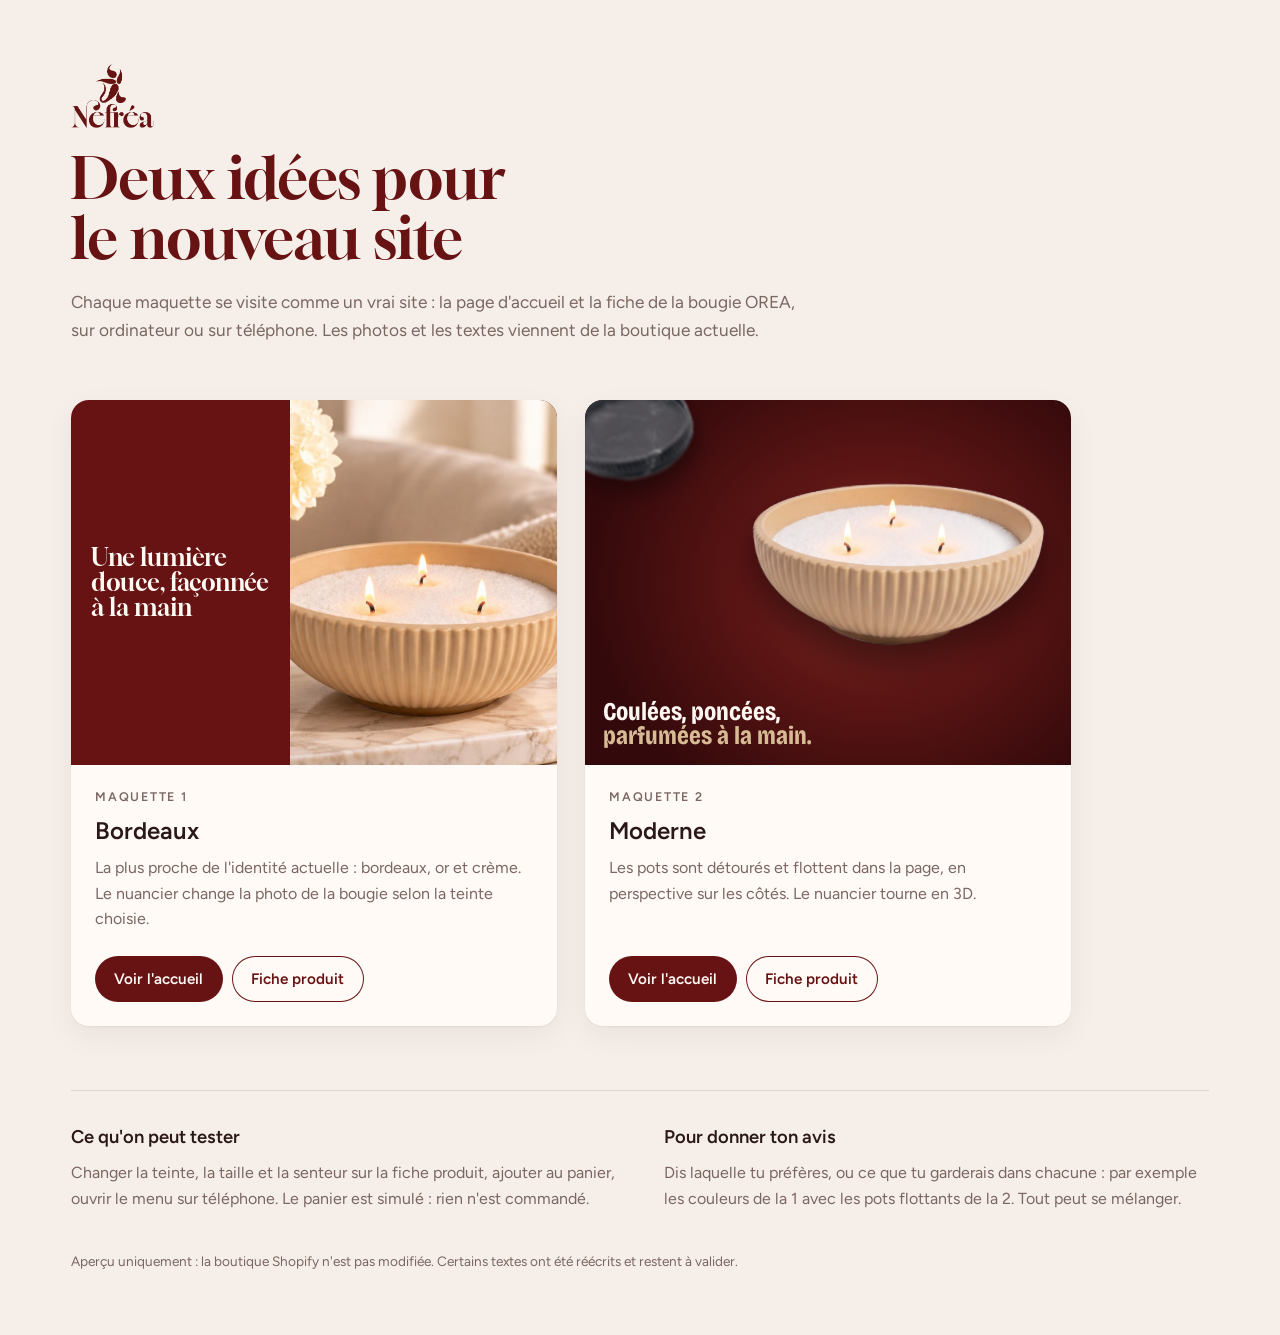
==== index.html @ 3d0102a6 "Maquettes Néfréa : page d'entrée, maquettes Bordeaux et Moderne Deux propositions de refonte du site" ====
<!doctype html>
<html lang="fr">
<head>
  <meta charset="utf-8">
  <meta name="viewport" content="width=device-width, initial-scale=1">
  <title>Maquettes Néfréa</title>
  <link rel="preconnect" href="https://fonts.googleapis.com">
  <link rel="preconnect" href="https://fonts.gstatic.com" crossorigin>
  <link href="https://fonts.googleapis.com/css2?family=Bodoni+Moda:ital,opsz,wght@1,6..96,400&family=Bricolage+Grotesque:opsz,wdth,wght@12..96,75..100,700&family=Figtree:wght@400;500;600&family=Gloock&display=swap" rel="stylesheet">
  <style>
    /* Page d'entrée : trois cartes, une par maquette. Thème clair unique (aux couleurs de la marque). */
    :root {
      --fond: #f6efe9;
      --carte: #fffaf6;
      --encre: #2a1717;
      --gris: #7a6662;
      --vin: #681313;
      --or: #d7bb94;
      --trait: rgba(42, 23, 23, 0.12);
      --f-texte: "Figtree", "Segoe UI", system-ui, sans-serif;
    }
    * { box-sizing: border-box; }
    body {
      margin: 0;
      background: var(--fond);
      color: var(--encre);
      font-family: var(--f-texte);
      font-size: 1rem;
      line-height: 1.6;
      -webkit-font-smoothing: antialiased;
    }
    img { display: block; max-width: 100%; }
    a { color: inherit; }
    :focus-visible { outline: 2px solid var(--vin); outline-offset: 3px; border-radius: 4px; }

    .page {
      max-width: 1240px;
      margin-inline: auto;
      padding: clamp(2rem, 5vw, 4rem) max(16px, 4vw) 3rem;
    }

    .tete { display: grid; gap: 1.25rem; max-width: 46rem; margin-bottom: clamp(2rem, 5vw, 3.5rem); }
    .tete img { height: 64px; width: auto; }
    .tete h1 {
      margin: 0;
      font-family: "Gloock", Georgia, serif;
      font-weight: 400;
      font-size: clamp(2.2rem, 5vw, 3.6rem);
      line-height: 1.05;
      color: var(--vin);
      text-wrap: balance;
    }
    .tete p { margin: 0; color: var(--gris); font-size: 1.08rem; }

    .cartes {
      display: grid;
      grid-template-columns: repeat(2, minmax(0, 1fr));
      max-width: 1000px;
      gap: clamp(1rem, 2.5vw, 1.75rem);
      margin: 0;
      padding: 0;
      list-style: none;
    }
    .carte {
      display: flex;
      flex-direction: column;
      border-radius: 18px;
      background: var(--carte);
      box-shadow: 0 1px 2px rgba(42, 23, 23, 0.05), 0 10px 30px rgba(42, 23, 23, 0.06);
      overflow: hidden;
    }
    .carte__corps { display: flex; flex-direction: column; gap: 0.6rem; flex: 1; padding: 1.4rem 1.5rem 1.5rem; }
    .carte__num { font-size: 0.78rem; font-weight: 600; letter-spacing: 0.14em; text-transform: uppercase; color: var(--gris); }
    .carte h2 { margin: 0; font-size: 1.5rem; font-weight: 600; line-height: 1.2; }
    .carte p { margin: 0; color: var(--gris); }
    .carte__liens { display: flex; flex-wrap: wrap; gap: 0.6rem; margin-top: auto; padding-top: 0.9rem; }
    .bouton {
      display: inline-flex;
      align-items: center;
      min-height: 46px;
      padding: 0 1.2rem;
      border-radius: 999px;
      background: var(--vin);
      color: #fffaf6;
      font-weight: 600;
      font-size: 0.95rem;
      text-decoration: none;
    }
    .bouton:hover { background: #8a2b2b; }
    .bouton--clair { background: transparent; color: var(--vin); box-shadow: inset 0 0 0 1px currentColor; }
    .bouton--clair:hover { background: rgba(104, 19, 19, 0.06); }

    /* Aperçus : une petite composition dans le style de chaque maquette */
    .apercu { position: relative; aspect-ratio: 4 / 3; overflow: hidden; display: block; text-decoration: none; }
    .apercu img { width: 100%; height: 100%; object-fit: cover; }

    .apercu--bordeaux { display: grid; grid-template-columns: 45% 55%; background: #681313; }
    .apercu--bordeaux span {
      align-self: center;
      padding: 0 1rem 0 1.25rem;
      font-family: "Gloock", Georgia, serif;
      font-size: clamp(1.15rem, 2vw, 1.5rem);
      line-height: 1.05;
      color: #fffaf4;
    }

    .apercu--galerie { display: grid; grid-template-rows: auto 1fr; background: #ece8e2; }
    .apercu--galerie span {
      padding: 1.1rem 1.25rem 0.8rem;
      font-family: "Bodoni Moda", Didot, Georgia, serif;
      font-style: italic;
      font-size: clamp(1.4rem, 2.4vw, 1.9rem);
      line-height: 1;
      color: #1f1b1b;
      text-wrap: balance;
    }

    .apercu--moderne { background: radial-gradient(60% 70% at 60% 50%, #96362a, #5c1514 45%, #33090b); }
    .apercu--moderne .objet {
      position: absolute;
      width: 62%;
      height: auto;
      right: 6%;
      top: 22%;
      filter: drop-shadow(0 20px 18px rgba(15, 2, 3, 0.55));
      transform: perspective(600px) rotateY(-10deg) rotateX(6deg);
    }
    .apercu--moderne .objet--loin {
      width: 36%;
      right: auto;
      left: -8%;
      top: -6%;
      filter: blur(1.5px) drop-shadow(0 14px 12px rgba(15, 2, 3, 0.5));
      transform: perspective(600px) rotateY(38deg) rotateX(20deg) rotate(-12deg);
    }
    .apercu--moderne span {
      position: absolute;
      left: 1.1rem;
      bottom: 1rem;
      font-family: "Bricolage Grotesque", "Arial Narrow", sans-serif;
      font-weight: 700;
      font-stretch: 80%;
      font-size: clamp(1.2rem, 2.2vw, 1.6rem);
      line-height: 0.95;
      color: #fff7f2;
    }
    .apercu--moderne span em { font-style: normal; color: var(--or); }

    .avis {
      display: grid;
      grid-template-columns: minmax(0, 1fr) minmax(0, 1fr);
      gap: 1.5rem 3rem;
      margin-top: clamp(2.5rem, 6vw, 4rem);
      padding-top: 2rem;
      border-top: 1px solid var(--trait);
    }
    .avis h2 { margin: 0 0 0.5rem; font-size: 1.15rem; font-weight: 600; }
    .avis p { margin: 0; color: var(--gris); }

    .note { margin-top: 2.5rem; font-size: 0.85rem; color: var(--gris); }

    @media (max-width: 900px) {
      .cartes { grid-template-columns: 1fr; max-width: 560px; }
      .avis { grid-template-columns: 1fr; }
    }
  </style>
</head>
<body>
  <main class="page">
    <header class="tete">
      <img src="img/logo-vin.png" alt="Néfréa" width="606" height="471">
      <h1>Deux idées pour le nouveau site</h1>
      <p>Chaque maquette se visite comme un vrai site : la page d'accueil et la fiche de la bougie OREA, sur ordinateur ou sur téléphone. Les photos et les textes viennent de la boutique actuelle.</p>
    </header>

    <ul class="cartes">
      <li class="carte">
        <a class="apercu apercu--bordeaux" href="bordeaux/index.html" aria-label="Ouvrir la maquette Bordeaux">
          <span>Une lumière douce, façonnée à la main</span>
          <img src="img/ambiance-6.jpg" alt="" width="1600" height="893">
        </a>
        <div class="carte__corps">
          <span class="carte__num">Maquette 1</span>
          <h2>Bordeaux</h2>
          <p>La plus proche de l'identité actuelle : bordeaux, or et crème. Le nuancier change la photo de la bougie selon la teinte choisie.</p>
          <div class="carte__liens">
            <a class="bouton" href="bordeaux/index.html">Voir l'accueil</a>
            <a class="bouton bouton--clair" href="bordeaux/produit-orea.html">Fiche produit</a>
          </div>
        </div>
      </li>
      <li class="carte">
        <a class="apercu apercu--moderne" href="moderne/index.html" aria-label="Ouvrir la maquette Moderne">
          <img class="objet objet--loin" src="img/detoure/nova-marbre.webp" alt="" width="1100" height="642">
          <img class="objet" src="img/detoure/orea-beige.webp" alt="" width="1100" height="608">
          <span>Coulées, poncées,<br><em>parfumées à la main.</em></span>
        </a>
        <div class="carte__corps">
          <span class="carte__num">Maquette 2</span>
          <h2>Moderne</h2>
          <p>Les pots sont détourés et flottent dans la page, en perspective sur les côtés. Le nuancier tourne en 3D.</p>
          <div class="carte__liens">
            <a class="bouton" href="moderne/index.html">Voir l'accueil</a>
            <a class="bouton bouton--clair" href="moderne/produit-orea.html">Fiche produit</a>
          </div>
        </div>
      </li>
    </ul>

    <section class="avis" aria-label="Comment donner son avis">
      <div>
        <h2>Ce qu'on peut tester</h2>
        <p>Changer la teinte, la taille et la senteur sur la fiche produit, ajouter au panier, ouvrir le menu sur téléphone. Le panier est simulé : rien n'est commandé.</p>
      </div>
      <div>
        <h2>Pour donner ton avis</h2>
        <p>Dis laquelle tu préfères, ou ce que tu garderais dans chacune : par exemple les couleurs de la 1 avec les pots flottants de la 2. Tout peut se mélanger.</p>
      </div>
    </section>

    <p class="note">Aperçu uniquement : la boutique Shopify n'est pas modifiée. Certains textes ont été réécrits et restent à valider.</p>
  </main>
</body>
</html>
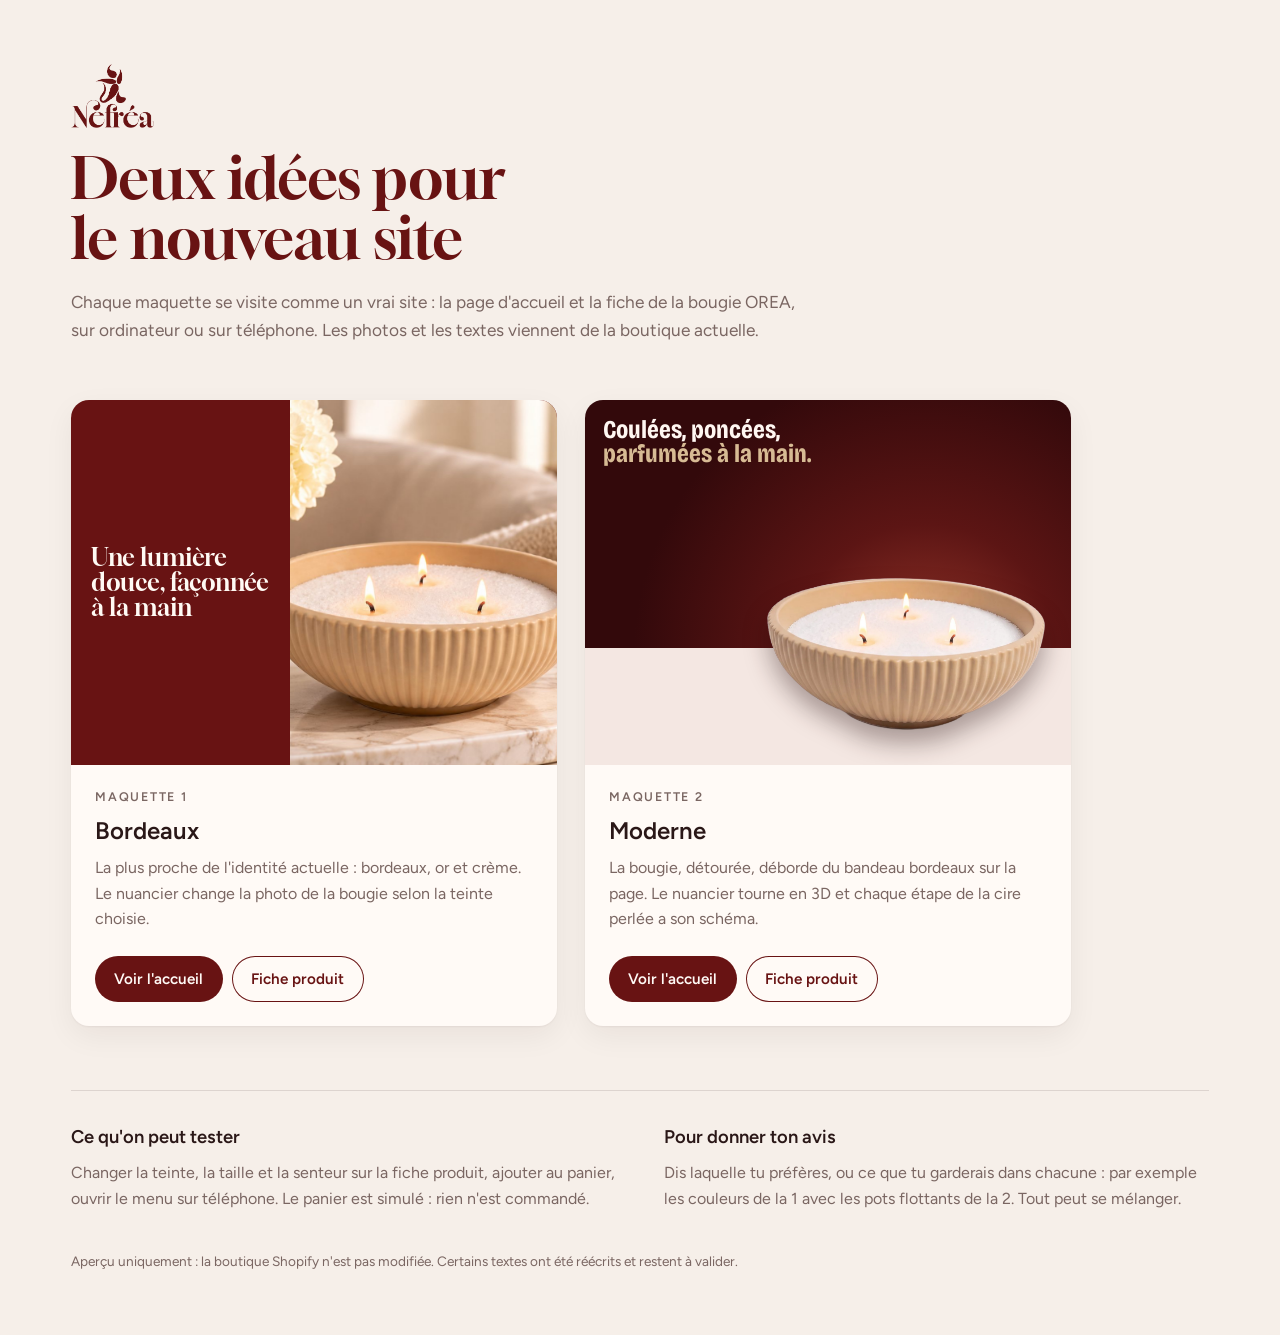
==== commit 8a77eee3: "Maquette Moderne : la bougie déborde du bandeau bordeaux L'ouverture n'a plus de pots qui flottent :" ====
--- a/index.html
+++ b/index.html
@@ -115,28 +115,24 @@
       text-wrap: balance;
     }
 
-    .apercu--moderne { background: radial-gradient(60% 70% at 60% 50%, #96362a, #5c1514 45%, #33090b); }
+    /* bandeau bordeaux en haut, partie rose en bas : le pot déborde de l'un sur l'autre */
+    .apercu--moderne {
+      background:
+        linear-gradient(180deg, transparent 0 68%, #f4e7e2 68%),
+        radial-gradient(60% 80% at 70% 70%, #96362a, #5c1514 45%, #33090b);
+    }
     .apercu--moderne .objet {
       position: absolute;
-      width: 62%;
+      width: 58%;
       height: auto;
-      right: 6%;
-      top: 22%;
-      filter: drop-shadow(0 20px 18px rgba(15, 2, 3, 0.55));
-      transform: perspective(600px) rotateY(-10deg) rotateX(6deg);
-    }
-    .apercu--moderne .objet--loin {
-      width: 36%;
-      right: auto;
-      left: -8%;
-      top: -6%;
-      filter: blur(1.5px) drop-shadow(0 14px 12px rgba(15, 2, 3, 0.5));
-      transform: perspective(600px) rotateY(38deg) rotateX(20deg) rotate(-12deg);
+      right: 5%;
+      bottom: 9%;
+      filter: drop-shadow(0 14px 12px rgba(30, 6, 6, 0.35));
     }
     .apercu--moderne span {
       position: absolute;
       left: 1.1rem;
-      bottom: 1rem;
+      top: 1.1rem;
       font-family: "Bricolage Grotesque", "Arial Narrow", sans-serif;
       font-weight: 700;
       font-stretch: 80%;
@@ -191,14 +187,13 @@
       </li>
       <li class="carte">
         <a class="apercu apercu--moderne" href="moderne/index.html" aria-label="Ouvrir la maquette Moderne">
-          <img class="objet objet--loin" src="img/detoure/nova-marbre.webp" alt="" width="1100" height="642">
           <img class="objet" src="img/detoure/orea-beige.webp" alt="" width="1100" height="608">
           <span>Coulées, poncées,<br><em>parfumées à la main.</em></span>
         </a>
         <div class="carte__corps">
           <span class="carte__num">Maquette 2</span>
           <h2>Moderne</h2>
-          <p>Les pots sont détourés et flottent dans la page, en perspective sur les côtés. Le nuancier tourne en 3D.</p>
+          <p>La bougie, détourée, déborde du bandeau bordeaux sur la page. Le nuancier tourne en 3D et chaque étape de la cire perlée a son schéma.</p>
           <div class="carte__liens">
             <a class="bouton" href="moderne/index.html">Voir l'accueil</a>
             <a class="bouton bouton--clair" href="moderne/produit-orea.html">Fiche produit</a>
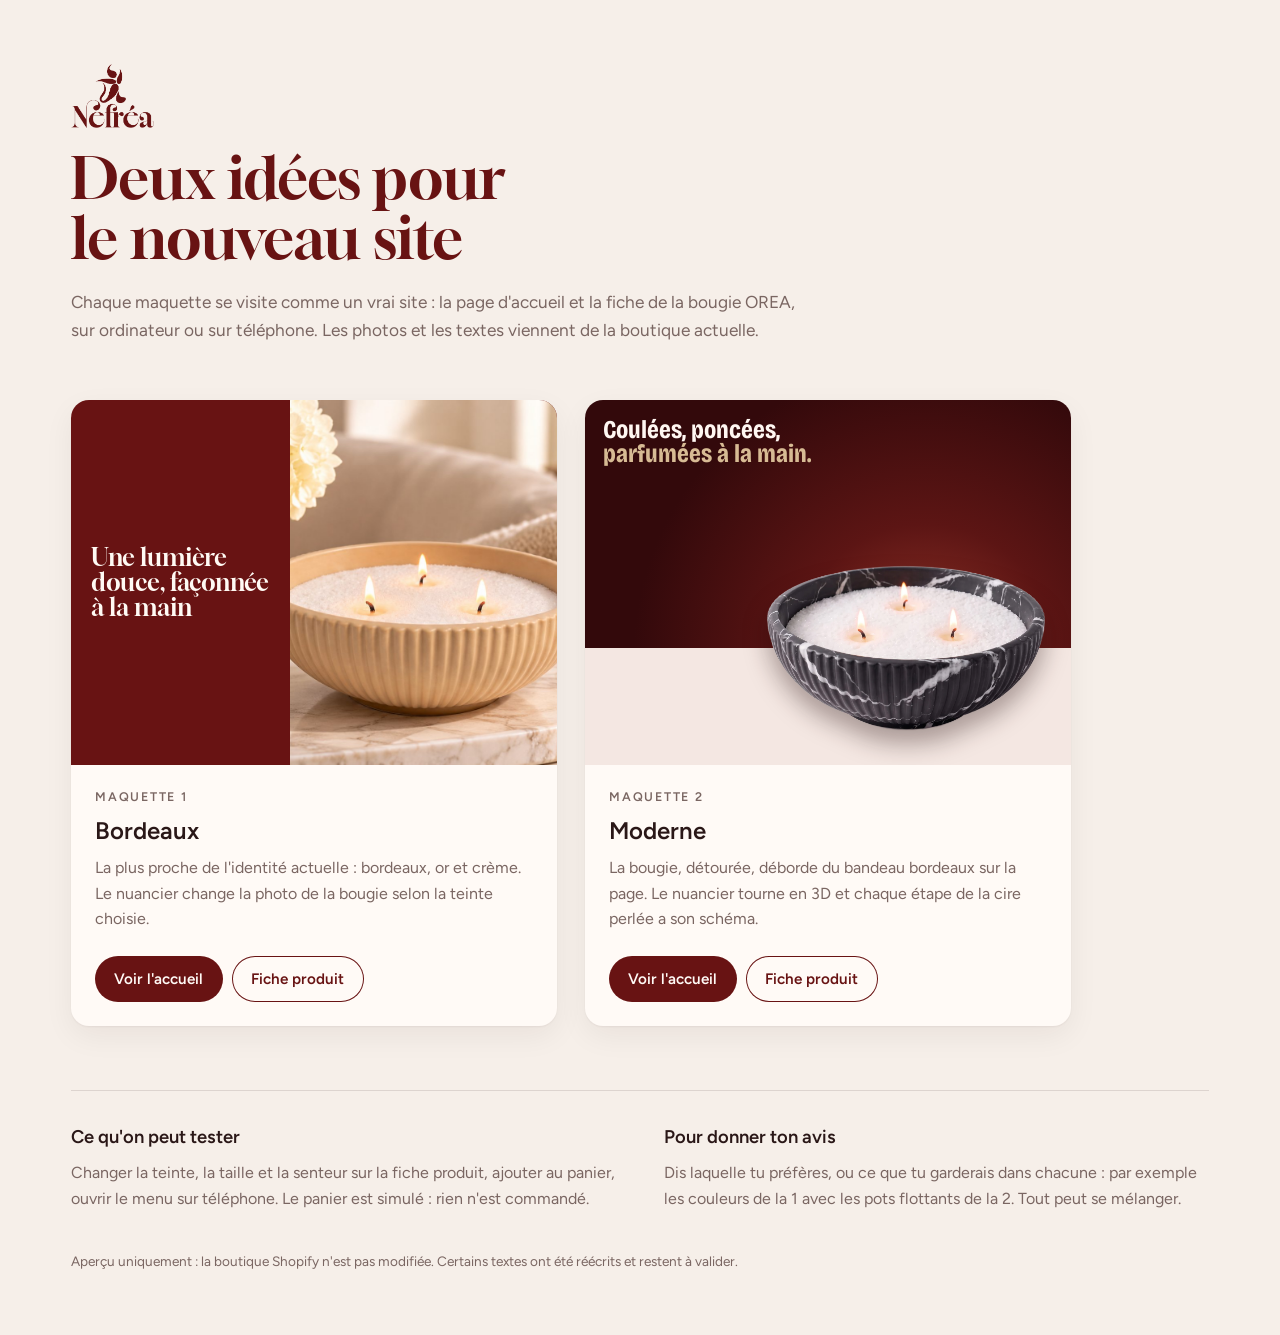
==== commit 7e3cdb74: "Maquette Moderne : pot marbre, emblème, nouvel ordre, photo de fin retouchée - ouverture : bougie OR" ====
--- a/index.html
+++ b/index.html
@@ -187,7 +187,7 @@
       </li>
       <li class="carte">
         <a class="apercu apercu--moderne" href="moderne/index.html" aria-label="Ouvrir la maquette Moderne">
-          <img class="objet" src="img/detoure/orea-beige.webp" alt="" width="1100" height="608">
+          <img class="objet" src="img/detoure/orea-marbre.webp" alt="" width="1100" height="655">
           <span>Coulées, poncées,<br><em>parfumées à la main.</em></span>
         </a>
         <div class="carte__corps">
